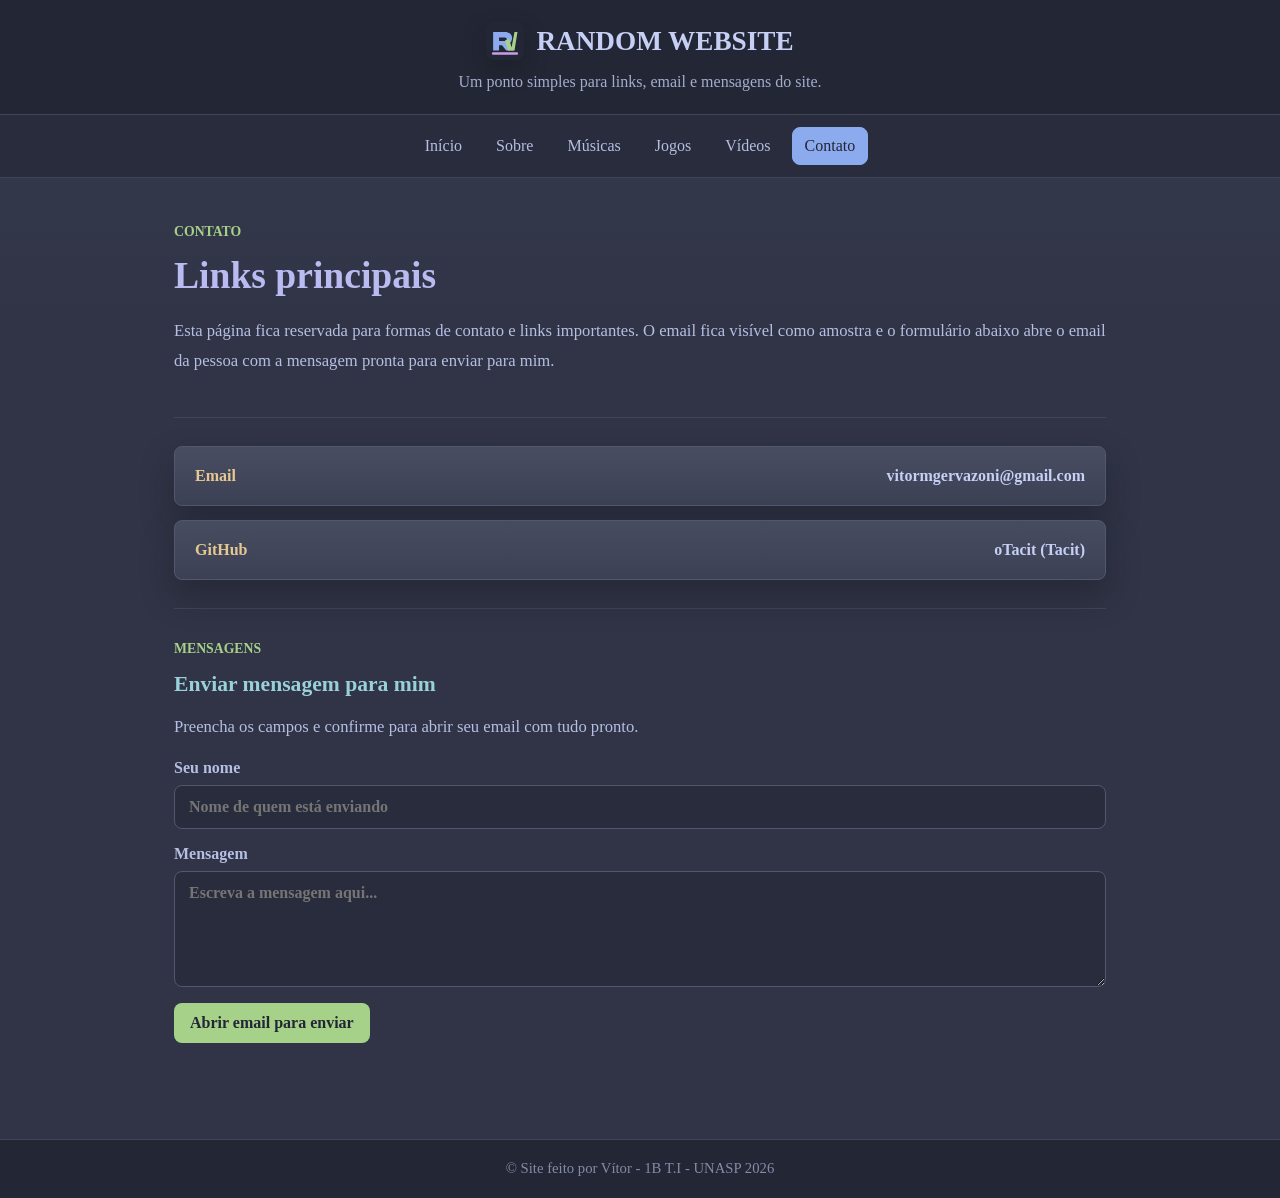
==== contato.html @ a85b6e7e "big changes" ====
<!DOCTYPE html>
<html lang="pt-BR">
<head>
    <meta charset="UTF-8">
    <meta name="viewport" content="width=device-width, initial-scale=1.0">
    <meta name="description" content="Contato e links do site pessoal de Vítor.">
    <link rel="icon" href="assets/random-logo.svg" type="image/svg+xml">
    <link rel="stylesheet" href="style.css">
    <title>Random Website - Contato</title>
</head>
<body data-page="contato">
    <header class="cabeca">
        <a class="brand" href="index.html" aria-label="Voltar para o início">
            <img src="assets/random-logo.svg" alt="" class="brand-logo">
            <span>RANDOM WEBSITE</span>
        </a>
        <p>Um ponto simples para links, email e mensagens do site.</p>
    </header>

    <nav class="menu" aria-label="Menu principal">
        <a href="index.html" data-nav="inicio">Início</a>
        <a href="sobre.html" data-nav="sobre">Sobre</a>
        <a href="musicas.html" data-nav="musicas">Músicas</a>
        <a href="jogos.html" data-nav="jogos">Jogos</a>
        <a href="videos.html" data-nav="videos">Vídeos</a>
        <a href="contato.html" data-nav="contato">Contato</a>
    </nav>

    <main class="conteudo">
        <section class="page-intro">
            <p class="eyebrow">Contato</p>
            <h1>Links principais</h1>
            <p>
                Esta página fica reservada para formas de contato e links importantes.
                O email fica visível como amostra e o formulário abaixo abre o email
                da pessoa com a mensagem pronta para enviar para mim.
            </p>
        </section>

        <section class="contact-list" aria-label="Links de contato">
            <a class="contact-row" href="mailto:vitormgervazoni@gmail.com">
                <span>Email</span>
                <strong>vitormgervazoni@gmail.com</strong>
            </a>

            <a class="contact-row" href="https://github.com/oTacit" target="_blank" rel="noopener noreferrer">
                <span>GitHub</span>
                <strong>oTacit (Tacit)</strong>
            </a>
        </section>

        <section class="message-panel" aria-labelledby="message-title">
            <div class="section-title">
                <p class="eyebrow">Mensagens</p>
                <h2 id="message-title">Enviar mensagem para mim</h2>
                <p>Preencha os campos e confirme para abrir seu email com tudo pronto.</p>
            </div>

            <form class="message-form" id="message-form">
                <label>
                    Seu nome
                    <input type="text" name="name" placeholder="Nome de quem está enviando" required autocomplete="name">
                </label>

                <label>
                    Mensagem
                    <textarea name="message" rows="5" placeholder="Escreva a mensagem aqui..." required></textarea>
                </label>

                <button type="submit">Abrir email para enviar</button>
                <p class="form-status" id="form-status" role="status"></p>
            </form>
        </section>
    </main>

    <footer class="barra">
        <p>&copy; Site feito por Vítor - 1B T.I - UNASP 2026</p>
    </footer>

    <script src="common.js"></script>
    <script src="contact.js"></script>
    <script src="site-events.js"></script>
</body>
</html>
---- style.css ----
/* Catppuccin Frappe */
:root {
    --rosewater: #f2d5cf;
    --flamingo: #eebebe;
    --pink: #f4b8e4;
    --mauve: #ca9ee6;
    --red: #e78284;
    --maroon: #ea999c;
    --peach: #ef9f76;
    --yellow: #e5c890;
    --green: #a6d189;
    --teal: #81c8be;
    --sky: #99d1db;
    --sapphire: #85c1dc;
    --blue: #8caaee;
    --lavender: #babbf1;
    --text: #c6d0f5;
    --subtext1: #b5bfe2;
    --subtext0: #a5adce;
    --overlay1: #838ba7;
    --overlay0: #737994;
    --surface2: #626880;
    --surface1: #51576d;
    --surface0: #414559;
    --base: #303446;
    --mantle: #292c3c;
    --crust: #232634;
    --shadow: rgba(20, 22, 31, 0.36);
}

* {
    box-sizing: border-box;
}

html {
    min-height: 100%;
}

body {
    min-height: 100vh;
    margin: 0;
    color: var(--text);
    background:
        linear-gradient(180deg, rgba(186, 187, 241, 0.06), transparent 320px),
        var(--base);
    font-family: "Comic Sans MS", "Comic Sans", cursive;
    display: flex;
    flex-direction: column;
}

img {
    display: block;
    max-width: 100%;
}

a {
    color: inherit;
}

button,
input,
textarea {
    font: inherit;
}

.cabeca {
    background: var(--crust);
    border-bottom: 1px solid var(--surface0);
    padding: 22px 24px 18px;
    text-align: center;
}

.brand {
    width: fit-content;
    margin: 0 auto 8px;
    color: var(--text);
    text-decoration: none;
    display: inline-flex;
    align-items: center;
    justify-content: center;
    gap: 12px;
    font-size: 1.7rem;
    font-weight: 900;
}

.brand-logo {
    width: 38px;
    height: 38px;
    border-radius: 8px;
    box-shadow: 0 10px 22px var(--shadow);
}

.cabeca p {
    max-width: 760px;
    margin: 0 auto;
    color: var(--subtext0);
    font-size: 1rem;
}

.menu {
    position: sticky;
    top: 0;
    z-index: 50;
    display: flex;
    justify-content: center;
    flex-wrap: wrap;
    gap: 8px;
    padding: 12px 16px;
    background: rgba(41, 44, 60, 0.94);
    border-bottom: 1px solid var(--surface0);
    backdrop-filter: blur(12px);
}

.menu a {
    min-height: 38px;
    color: var(--subtext1);
    text-decoration: none;
    display: inline-flex;
    align-items: center;
    justify-content: center;
    padding: 8px 12px;
    border: 1px solid transparent;
    border-radius: 8px;
    transition: color 160ms ease, border-color 160ms ease, background 160ms ease, transform 160ms ease;
}

.menu a:hover,
.menu a:focus-visible {
    color: var(--text);
    border-color: var(--surface1);
    background: var(--surface0);
    outline: none;
    transform: translateY(-1px);
}

.menu a.ativo,
.menu a[aria-current="page"] {
    color: var(--crust);
    background: var(--blue);
    border-color: var(--blue);
}

.conteudo {
    width: min(100%, 980px);
    margin: 0 auto;
    padding: 42px 24px 54px;
    flex: 1;
}

.conteudo.wide {
    width: min(100%, 1180px);
}

.home-hero,
.page-intro,
.text-block {
    border-bottom: 1px solid var(--surface0);
    padding-bottom: 28px;
    margin-bottom: 28px;
}

.home-hero {
    padding-top: 12px;
}

.eyebrow {
    margin: 0 0 10px;
    color: var(--green);
    font-size: 0.86rem;
    font-weight: 900;
    text-transform: uppercase;
}

h1,
h2,
p {
    margin-top: 0;
}

h1 {
    color: var(--lavender);
    font-size: 2.35rem;
    line-height: 1.18;
    margin-bottom: 18px;
}

h2 {
    color: var(--sky);
    font-size: 1.35rem;
    line-height: 1.25;
    margin-bottom: 14px;
}

p {
    color: var(--subtext1);
    font-size: 1.04rem;
    line-height: 1.75;
    margin-bottom: 14px;
}

em {
    color: var(--yellow);
    font-style: normal;
    font-weight: 800;
}

.text-link {
    color: var(--blue);
    font-weight: 900;
    text-decoration: none;
    border-bottom: 2px solid rgba(140, 170, 238, 0.45);
}

.text-link:hover,
.text-link:focus-visible {
    color: var(--lavender);
    border-bottom-color: var(--lavender);
    outline: none;
}

.quick-grid,
.info-grid,
.rank-grid {
    display: grid;
    gap: 18px;
}

.quick-grid {
    grid-template-columns: repeat(4, minmax(0, 1fr));
}

.quick-card,
.info-card,
.rank-card,
.contact-row {
    background: linear-gradient(180deg, rgba(81, 87, 109, 0.72), rgba(65, 69, 89, 0.72));
    border: 1px solid var(--surface1);
    border-radius: 8px;
    box-shadow: 0 16px 32px var(--shadow);
}

.quick-card {
    min-height: 210px;
    color: var(--text);
    text-decoration: none;
    padding: 20px;
    display: flex;
    flex-direction: column;
    transition: transform 180ms ease, border-color 180ms ease, background 180ms ease;
}

.quick-card:hover,
.quick-card:focus-visible {
    transform: translateY(-6px);
    border-color: var(--blue);
    background: linear-gradient(180deg, rgba(98, 104, 128, 0.78), rgba(65, 69, 89, 0.86));
    outline: none;
}

.quick-kicker {
    color: var(--peach);
    font-size: 0.86rem;
    font-weight: 900;
    margin-bottom: 12px;
}

.quick-card strong {
    font-size: 1.34rem;
    margin-bottom: 12px;
}

.quick-card p {
    margin-bottom: 0;
    font-size: 0.96rem;
    line-height: 1.55;
}

.info-grid {
    grid-template-columns: repeat(4, minmax(0, 1fr));
}

.info-card {
    min-height: 180px;
    color: var(--text);
    text-align: left;
    padding: 18px;
    cursor: pointer;
    transition: transform 180ms ease, border-color 180ms ease, background 180ms ease;
}

.info-card:hover,
.info-card:focus-visible {
    transform: translateY(-5px);
    border-color: var(--green);
    background: linear-gradient(180deg, rgba(98, 104, 128, 0.78), rgba(65, 69, 89, 0.9));
    outline: none;
}

.info-card span {
    color: var(--yellow);
    display: block;
    font-size: 0.9rem;
    font-weight: 900;
    margin-bottom: 18px;
}

.info-card strong {
    display: block;
    color: var(--text);
    font-size: 1.18rem;
    margin-bottom: 8px;
}

.info-card p {
    margin: 0;
    font-size: 0.92rem;
    line-height: 1.55;
}

.music-player-shell {
    display: grid;
    grid-template-columns: minmax(280px, 0.9fr) minmax(360px, 1.1fr);
    gap: 20px;
    align-items: start;
}

.music-queue,
.now-playing {
    background: linear-gradient(180deg, rgba(81, 87, 109, 0.72), rgba(65, 69, 89, 0.72));
    border: 1px solid var(--surface1);
    border-radius: 8px;
    box-shadow: 0 16px 32px var(--shadow);
}

.music-queue {
    padding: 10px;
    display: grid;
    gap: 10px;
}

.song-row {
    width: 100%;
    min-height: 74px;
    color: var(--text);
    background: transparent;
    border: 1px solid transparent;
    border-radius: 8px;
    padding: 10px;
    display: grid;
    grid-template-columns: 54px 1fr;
    gap: 12px;
    align-items: center;
    text-align: left;
    cursor: pointer;
    transition: background 160ms ease, border-color 160ms ease, transform 160ms ease;
}

.song-row:hover,
.song-row:focus-visible,
.song-row.active {
    background: var(--surface0);
    border-color: var(--blue);
    outline: none;
}

.song-row:hover,
.song-row:focus-visible {
    transform: translateX(3px);
}

.song-row img {
    width: 54px;
    height: 54px;
    border-radius: 8px;
    object-fit: cover;
}

.song-row strong,
.song-row small {
    display: block;
    overflow-wrap: anywhere;
}

.song-row span {
    min-width: 0;
}

.song-row strong {
    color: var(--text);
    font-size: 1rem;
    line-height: 1.25;
}

.song-row small {
    color: var(--subtext0);
    margin-top: 4px;
}

.now-playing {
    padding: 20px;
}

.now-playing-top {
    display: grid;
    grid-template-columns: 156px 1fr;
    gap: 20px;
    align-items: center;
    margin-bottom: 20px;
}

.player-cover {
    width: 156px;
    height: 156px;
    border-radius: 8px;
    object-fit: cover;
    box-shadow: 0 18px 38px var(--shadow);
}

.now-playing h2 {
    color: var(--text);
    font-size: 1.65rem;
    margin-bottom: 8px;
}

.now-playing p {
    margin-bottom: 0;
}

.player-controls {
    display: flex;
    flex-wrap: wrap;
    gap: 10px;
    margin-bottom: 20px;
}

.player-controls button {
    min-height: 42px;
    color: var(--crust);
    background: var(--blue);
    border: 0;
    border-radius: 8px;
    padding: 10px 13px;
    cursor: pointer;
    font-weight: 900;
    transition: background 160ms ease, transform 160ms ease;
}

.player-controls button:nth-child(2) {
    background: var(--mauve);
}

.player-controls button:nth-child(3) {
    background: var(--green);
}

.player-controls button:nth-child(4) {
    background: var(--peach);
}

.player-controls button:nth-child(5) {
    background: var(--yellow);
}

.player-controls button[aria-pressed="true"] {
    background: var(--teal);
}

.player-controls button:hover,
.player-controls button:focus-visible {
    transform: translateY(-1px);
    filter: brightness(1.06);
    outline: none;
}

.timeline-wrap {
    display: grid;
    gap: 8px;
}

#track-timeline {
    width: 100%;
    accent-color: var(--blue);
}

.time-row {
    color: var(--subtext0);
    display: flex;
    justify-content: space-between;
    font-size: 0.92rem;
}

.player-status {
    color: var(--yellow);
    min-height: 1.5em;
    margin-top: 16px;
    font-weight: 900;
}

.rank-grid {
    grid-template-columns: repeat(3, minmax(0, 1fr));
    align-items: stretch;
}

.rank-card {
    overflow: hidden;
    color: inherit;
    text-decoration: none;
    transition: transform 180ms ease, border-color 180ms ease, box-shadow 180ms ease;
}

.rank-card:hover,
.rank-card:focus-visible {
    transform: translateY(-10px) scale(1.02);
    border-color: var(--blue);
    box-shadow: 0 22px 44px rgba(20, 22, 31, 0.54);
    outline: none;
}

.rank-media {
    position: relative;
    aspect-ratio: 3 / 4;
    overflow: hidden;
    background: var(--mantle);
}

.rank-media img {
    width: 100%;
    height: 100%;
    object-fit: cover;
    transition: transform 220ms ease, filter 220ms ease;
}

.rank-card:hover .rank-media img,
.rank-card:focus-visible .rank-media img {
    transform: scale(1.04);
    filter: saturate(1.08) contrast(1.04);
}

.rank-badge {
    position: absolute;
    top: 14px;
    left: 14px;
    color: var(--crust);
    background: var(--yellow);
    border-radius: 8px;
    padding: 8px 12px;
    font-size: 0.92rem;
    font-weight: 900;
    opacity: 0;
    transform: translateY(-10px);
    transition: opacity 180ms ease, transform 180ms ease;
    box-shadow: 0 10px 22px var(--shadow);
}

.rank-card:hover .rank-badge,
.rank-card:focus-visible .rank-badge {
    opacity: 1;
    transform: translateY(0);
}

.rank-body {
    padding: 18px;
}

.rank-body h2 {
    color: var(--text);
    margin-bottom: 8px;
}

.rank-note {
    color: var(--peach);
    font-weight: 900;
    font-size: 0.94rem;
    line-height: 1.45;
    margin-bottom: 10px;
}

.rank-body p:last-child {
    margin-bottom: 0;
    font-size: 0.96rem;
    line-height: 1.62;
}

.contact-list {
    display: grid;
    gap: 14px;
    margin-bottom: 28px;
}

.contact-row {
    color: var(--text);
    text-decoration: none;
    padding: 20px;
    display: flex;
    align-items: center;
    justify-content: space-between;
    gap: 16px;
    transition: transform 160ms ease, border-color 160ms ease, background 160ms ease;
}

.contact-row:hover,
.contact-row:focus-visible {
    transform: translateY(-4px);
    border-color: var(--blue);
    background: linear-gradient(180deg, rgba(98, 104, 128, 0.78), rgba(65, 69, 89, 0.9));
    outline: none;
}

.contact-row span {
    color: var(--yellow);
    font-weight: 900;
}

.contact-row strong {
    color: var(--text);
}

.message-panel {
    border-top: 1px solid var(--surface0);
    padding-top: 28px;
    margin-top: 28px;
}

.section-title {
    margin-bottom: 18px;
}

.message-form {
    display: grid;
    gap: 16px;
}

.message-form label {
    color: var(--subtext1);
    display: grid;
    gap: 8px;
    font-weight: 900;
}

.message-form input,
.message-form textarea {
    width: 100%;
    color: var(--text);
    background: var(--mantle);
    border: 1px solid var(--surface1);
    border-radius: 8px;
    padding: 12px 14px;
    resize: vertical;
}

.message-form input:focus,
.message-form textarea:focus {
    border-color: var(--blue);
    outline: none;
    box-shadow: 0 0 0 3px rgba(140, 170, 238, 0.18);
}

.message-form button {
    width: fit-content;
    color: var(--crust);
    background: var(--green);
    border: 0;
    border-radius: 8px;
    padding: 11px 16px;
    cursor: pointer;
    font-weight: 900;
}

.message-form button:hover,
.message-form button:focus-visible {
    background: var(--teal);
    outline: none;
}

.form-status {
    min-height: 1.6em;
    margin: 0;
    color: var(--yellow);
    font-weight: 900;
}

.modal-backdrop {
    position: fixed;
    inset: 0;
    z-index: 1000;
    padding: 24px;
    background: rgba(35, 38, 52, 0.82);
    backdrop-filter: blur(10px);
    display: flex;
    align-items: center;
    justify-content: center;
}

.modal-backdrop[hidden] {
    display: none;
}

.modal-card {
    position: relative;
    width: min(100%, 520px);
    background: var(--mantle);
    border: 1px solid var(--blue);
    border-radius: 8px;
    padding: 28px;
    box-shadow: 0 24px 60px rgba(20, 22, 31, 0.64);
}

.modal-card h2 {
    color: var(--lavender);
    margin-right: 38px;
}

.modal-card p:last-child {
    margin-bottom: 0;
}

.modal-close {
    position: absolute;
    top: 12px;
    right: 12px;
    width: 34px;
    height: 34px;
    color: var(--text);
    background: var(--surface0);
    border: 1px solid var(--surface1);
    border-radius: 8px;
    cursor: pointer;
    font-weight: 900;
    line-height: 1;
}

.modal-close:hover,
.modal-close:focus-visible {
    color: var(--crust);
    background: var(--red);
    outline: none;
}

.system-overlay {
    position: fixed;
    inset: 0;
    z-index: 2000;
    display: none;
    align-items: center;
    justify-content: center;
    padding: 24px;
    background: rgba(35, 38, 52, 0.86);
    backdrop-filter: blur(10px);
}

.system-overlay.show {
    display: flex;
}

.system-box {
    width: min(100%, 460px);
    background: var(--mantle);
    border: 1px solid var(--mauve);
    border-radius: 8px;
    padding: 30px;
    text-align: center;
    box-shadow: 0 24px 60px rgba(20, 22, 31, 0.64);
}

.system-box h2 {
    color: var(--lavender);
}

.system-box p {
    margin-bottom: 10px;
}

.system-bar {
    height: 28px;
    margin: 20px 0;
    display: flex;
    overflow: hidden;
    border: 1px solid var(--surface0);
    border-radius: 8px;
    background: var(--surface0);
}

.system-bar-human,
.system-bar-ai {
    color: var(--crust);
    display: flex;
    align-items: center;
    justify-content: center;
    font-size: 0.82rem;
    font-weight: 900;
}

.system-bar-human {
    width: 70%;
    background: var(--blue);
}

.system-bar-ai {
    width: 30%;
    background: var(--mauve);
}

.system-split {
    color: var(--yellow);
    font-weight: 900;
}

.system-close {
    color: var(--crust);
    background: var(--green);
    border: 0;
    border-radius: 8px;
    padding: 10px 18px;
    cursor: pointer;
    font-weight: 900;
}

.system-close:hover,
.system-close:focus-visible {
    background: var(--teal);
    outline: none;
}

.barra {
    margin-top: auto;
    padding: 16px 24px;
    text-align: center;
    background: var(--crust);
    border-top: 1px solid var(--surface0);
}

.barra p {
    margin: 0;
    color: var(--overlay1);
    font-size: 0.92rem;
}

@media (max-width: 920px) {
    .quick-grid,
    .info-grid,
    .rank-grid {
        grid-template-columns: repeat(2, minmax(0, 1fr));
    }
}

@media (max-width: 680px) {
    .cabeca {
        padding: 18px 16px 16px;
    }

    .brand {
        font-size: 1.35rem;
    }

    .menu {
        justify-content: flex-start;
        overflow-x: auto;
        flex-wrap: nowrap;
    }

    .menu a {
        flex: 0 0 auto;
    }

    .conteudo {
        padding: 32px 16px 44px;
    }

    h1 {
        font-size: 1.8rem;
    }

    h2 {
        font-size: 1.18rem;
    }

    .quick-grid,
    .info-grid,
    .rank-grid {
        grid-template-columns: 1fr;
    }

    .quick-card,
    .info-card {
        min-height: auto;
    }

    .music-player-shell,
    .now-playing-top {
        grid-template-columns: 1fr;
    }

    .music-queue {
        max-height: none;
    }

    .player-cover {
        width: min(100%, 220px);
        height: auto;
        aspect-ratio: 1 / 1;
    }

    .player-controls button {
        flex: 1 1 150px;
    }

    .rank-card:hover,
    .rank-card:focus-visible {
        transform: translateY(-6px) scale(1.01);
    }

    .contact-row {
        align-items: flex-start;
        flex-direction: column;
    }
}
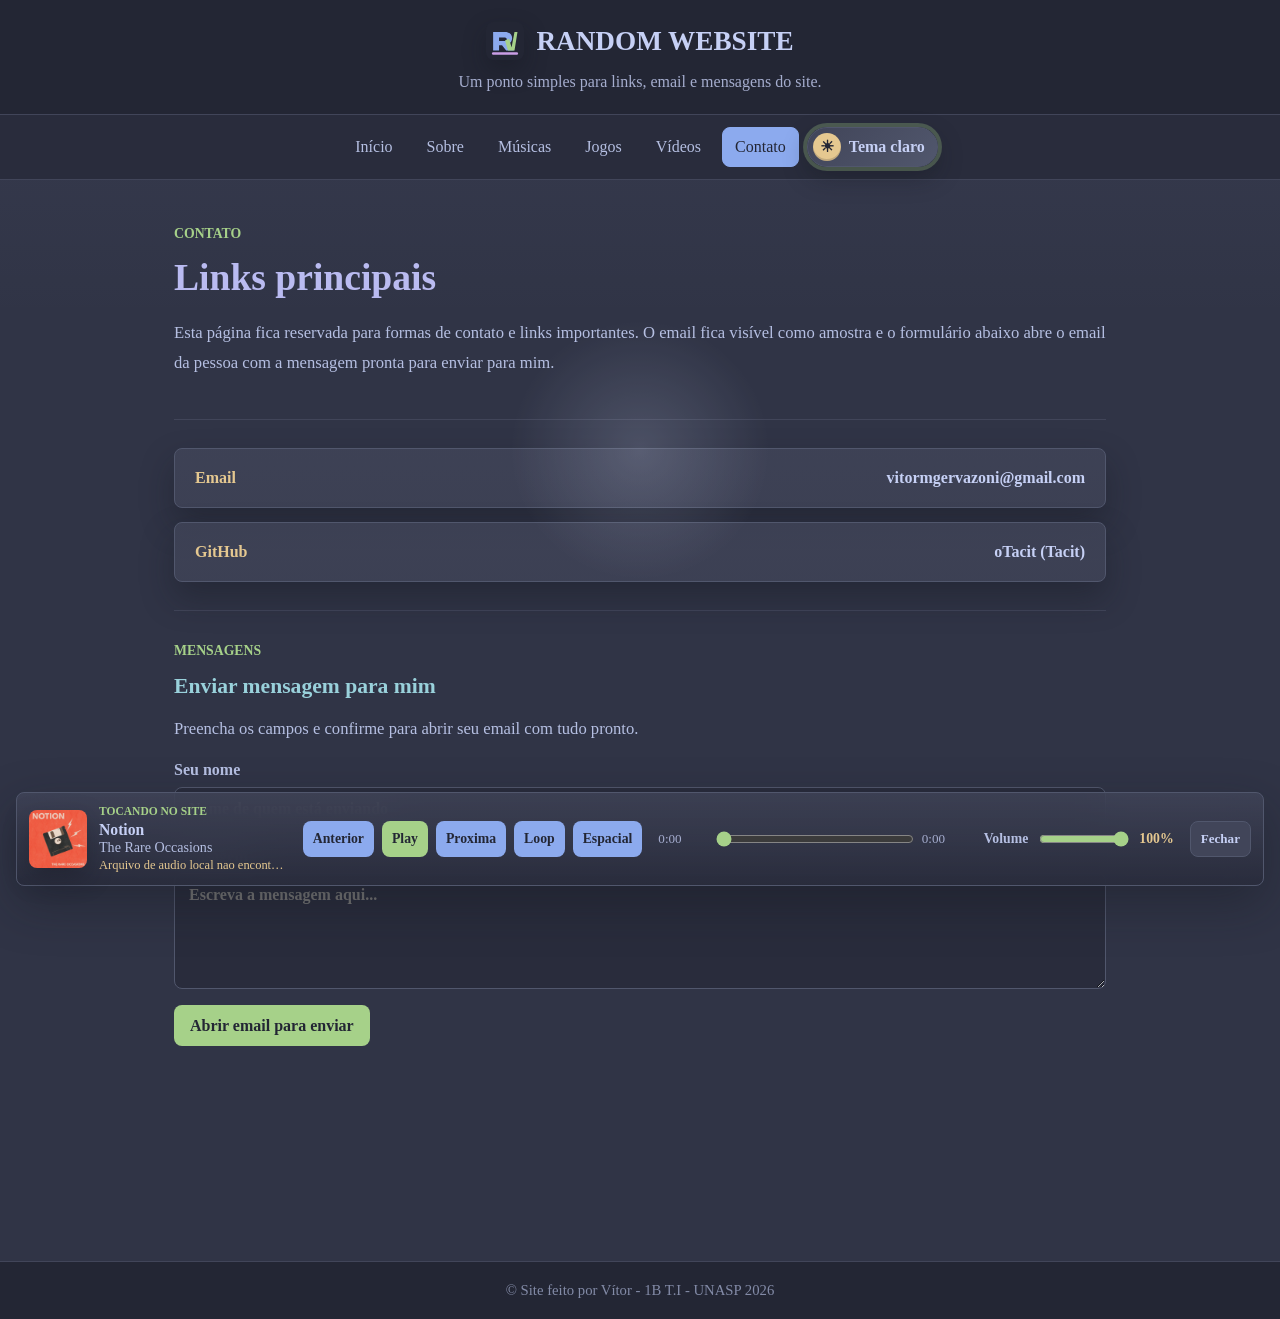
==== commit fda5e542: "massive update" ====
--- a/contato.html
+++ b/contato.html
@@ -77,6 +77,7 @@
         <p>&copy; Site feito por Vítor - 1B T.I - UNASP 2026</p>
     </footer>
 
+    <script src="music-database.js"></script>
     <script src="common.js"></script>
     <script src="contact.js"></script>
     <script src="site-events.js"></script>
--- a/style.css
+++ b/style.css
@@ -26,6 +26,54 @@
     --mantle: #292c3c;
     --crust: #232634;
     --shadow: rgba(20, 22, 31, 0.36);
+    --cursor-glow: rgba(198, 208, 245, 0.18);
+    --soft-panel: rgba(65, 69, 89, 0.78);
+    --panel-bottom: rgba(65, 69, 89, 0.72);
+    --panel-hover: rgba(98, 104, 128, 0.82);
+    --strong-panel: rgba(41, 44, 60, 0.96);
+    --body-wash: rgba(186, 187, 241, 0.06);
+    --theme-toggle-bg: linear-gradient(135deg, var(--surface0), var(--surface1));
+    --theme-toggle-ring: rgba(166, 209, 137, 0.28);
+    --player-space: 118px;
+    --content-bottom-space: calc(54px + var(--player-space));
+}
+
+/* Catppuccin Latte */
+:root[data-theme="latte"] {
+    --rosewater: #dc8a78;
+    --flamingo: #dd7878;
+    --pink: #ea76cb;
+    --mauve: #8839ef;
+    --red: #d20f39;
+    --maroon: #e64553;
+    --peach: #fe640b;
+    --yellow: #df8e1d;
+    --green: #40a02b;
+    --teal: #179299;
+    --sky: #04a5e5;
+    --sapphire: #209fb5;
+    --blue: #1e66f5;
+    --lavender: #7287fd;
+    --text: #4c4f69;
+    --subtext1: #5c5f77;
+    --subtext0: #6c6f85;
+    --overlay1: #8c8fa1;
+    --overlay0: #9ca0b0;
+    --surface2: #acb0be;
+    --surface1: #bcc0cc;
+    --surface0: #ccd0da;
+    --base: #eff1f5;
+    --mantle: #e6e9ef;
+    --crust: #dce0e8;
+    --shadow: rgba(76, 79, 105, 0.16);
+    --cursor-glow: rgba(30, 102, 245, 0.15);
+    --soft-panel: rgba(230, 233, 239, 0.92);
+    --panel-bottom: rgba(239, 241, 245, 0.98);
+    --panel-hover: rgba(220, 224, 232, 0.98);
+    --strong-panel: rgba(220, 224, 232, 0.96);
+    --body-wash: rgba(114, 135, 253, 0.1);
+    --theme-toggle-bg: linear-gradient(135deg, var(--base), var(--crust));
+    --theme-toggle-ring: rgba(30, 102, 245, 0.18);
 }
 
 * {
@@ -41,7 +89,7 @@
     margin: 0;
     color: var(--text);
     background:
-        linear-gradient(180deg, rgba(186, 187, 241, 0.06), transparent 320px),
+        linear-gradient(180deg, var(--body-wash), transparent 320px),
         var(--base);
     font-family: "Comic Sans MS", "Comic Sans", cursive;
     display: flex;
@@ -61,6 +109,12 @@
 input,
 textarea {
     font: inherit;
+}
+
+button,
+.rank-link,
+.trailer-button {
+    line-height: 1.2;
 }
 
 .cabeca {
@@ -106,9 +160,117 @@
     flex-wrap: wrap;
     gap: 8px;
     padding: 12px 16px;
-    background: rgba(41, 44, 60, 0.94);
+    background: var(--strong-panel);
     border-bottom: 1px solid var(--surface0);
     backdrop-filter: blur(12px);
+}
+
+:root[data-theme="latte"] body {
+    background:
+        linear-gradient(180deg, rgba(114, 135, 253, 0.1), rgba(220, 138, 120, 0.06) 340px, transparent 620px),
+        var(--base);
+}
+
+:root[data-theme="latte"] .cabeca,
+:root[data-theme="latte"] .barra {
+    background: var(--mantle);
+    border-color: var(--surface0);
+}
+
+:root[data-theme="latte"] .menu {
+    background: rgba(230, 233, 239, 0.92);
+    border-color: var(--surface0);
+}
+
+:root[data-theme="latte"] .quick-card,
+:root[data-theme="latte"] .info-card,
+:root[data-theme="latte"] .rank-card,
+:root[data-theme="latte"] .contact-row,
+:root[data-theme="latte"] .music-queue,
+:root[data-theme="latte"] .now-playing,
+:root[data-theme="latte"] .site-player,
+:root[data-theme="latte"] .modal-card,
+:root[data-theme="latte"] .system-box,
+:root[data-theme="latte"] .trailer-dialog {
+    background: linear-gradient(180deg, rgba(239, 241, 245, 0.96), rgba(230, 233, 239, 0.98));
+    border-color: var(--surface1);
+    box-shadow: 0 18px 42px rgba(76, 79, 105, 0.14);
+}
+
+:root[data-theme="latte"] .quick-card:hover,
+:root[data-theme="latte"] .quick-card:focus-visible,
+:root[data-theme="latte"] .info-card:hover,
+:root[data-theme="latte"] .info-card:focus-visible,
+:root[data-theme="latte"] .rank-card:hover,
+:root[data-theme="latte"] .rank-card:focus-visible,
+:root[data-theme="latte"] .rank-card:focus-within,
+:root[data-theme="latte"] .contact-row:hover,
+:root[data-theme="latte"] .contact-row:focus-visible {
+    background: linear-gradient(180deg, var(--base), var(--mantle));
+    border-color: var(--blue);
+}
+
+:root[data-theme="latte"] .menu a.ativo,
+:root[data-theme="latte"] .menu a[aria-current="page"],
+:root[data-theme="latte"] .site-player-button,
+:root[data-theme="latte"] .trailer-button,
+:root[data-theme="latte"] .message-form button,
+:root[data-theme="latte"] .site-player-restore {
+    color: var(--base);
+}
+
+:root[data-theme="latte"] .rank-link,
+:root[data-theme="latte"] .site-player-close,
+:root[data-theme="latte"] .trailer-controls button,
+:root[data-theme="latte"] .trailer-speed {
+    background: var(--crust);
+    border-color: var(--surface1);
+}
+
+body.player-collapsed {
+    --content-bottom-space: 54px;
+}
+
+.theme-toggle {
+    min-height: 38px;
+    color: var(--text);
+    background: var(--theme-toggle-bg);
+    border: 1px solid var(--surface1);
+    border-radius: 999px;
+    padding: 5px 12px 5px 5px;
+    cursor: pointer;
+    font-weight: 900;
+    display: inline-flex;
+    align-items: center;
+    gap: 8px;
+    box-shadow: 0 0 0 4px var(--theme-toggle-ring), 0 10px 24px var(--shadow);
+    transition: border-color 160ms ease, filter 160ms ease, transform 160ms ease;
+}
+
+.theme-toggle-orb {
+    width: 28px;
+    height: 28px;
+    color: var(--crust);
+    background: var(--yellow);
+    border-radius: 50%;
+    display: inline-grid;
+    place-items: center;
+    font-size: 1rem;
+    line-height: 1;
+    box-shadow: inset 0 -2px 0 rgba(20, 22, 31, 0.16);
+}
+
+.theme-toggle[aria-pressed="true"] .theme-toggle-orb {
+    color: var(--text);
+    background: var(--blue);
+}
+
+.theme-toggle:hover,
+.theme-toggle:focus-visible {
+    border-color: var(--blue);
+    filter: brightness(1.06);
+    outline: none;
+    transform: translateY(-1px);
 }
 
 .menu a {
@@ -143,7 +305,7 @@
 .conteudo {
     width: min(100%, 980px);
     margin: 0 auto;
-    padding: 42px 24px 54px;
+    padding: 42px 24px var(--content-bottom-space);
     flex: 1;
 }
 
@@ -233,7 +395,7 @@
 .info-card,
 .rank-card,
 .contact-row {
-    background: linear-gradient(180deg, rgba(81, 87, 109, 0.72), rgba(65, 69, 89, 0.72));
+    background: linear-gradient(180deg, var(--soft-panel), var(--panel-bottom));
     border: 1px solid var(--surface1);
     border-radius: 8px;
     box-shadow: 0 16px 32px var(--shadow);
@@ -253,7 +415,7 @@
 .quick-card:focus-visible {
     transform: translateY(-6px);
     border-color: var(--blue);
-    background: linear-gradient(180deg, rgba(98, 104, 128, 0.78), rgba(65, 69, 89, 0.86));
+    background: linear-gradient(180deg, var(--panel-hover), var(--panel-bottom));
     outline: none;
 }
 
@@ -292,7 +454,7 @@
 .info-card:focus-visible {
     transform: translateY(-5px);
     border-color: var(--green);
-    background: linear-gradient(180deg, rgba(98, 104, 128, 0.78), rgba(65, 69, 89, 0.9));
+    background: linear-gradient(180deg, var(--panel-hover), var(--panel-bottom));
     outline: none;
 }
 
@@ -326,7 +488,7 @@
 
 .music-queue,
 .now-playing {
-    background: linear-gradient(180deg, rgba(81, 87, 109, 0.72), rgba(65, 69, 89, 0.72));
+    background: linear-gradient(180deg, var(--soft-panel), var(--panel-bottom));
     border: 1px solid var(--surface1);
     border-radius: 8px;
     box-shadow: 0 16px 32px var(--shadow);
@@ -505,11 +667,15 @@
     overflow: hidden;
     color: inherit;
     text-decoration: none;
+    height: 100%;
+    display: flex;
+    flex-direction: column;
     transition: transform 180ms ease, border-color 180ms ease, box-shadow 180ms ease;
 }
 
 .rank-card:hover,
-.rank-card:focus-visible {
+.rank-card:focus-visible,
+.rank-card:focus-within {
     transform: translateY(-10px) scale(1.02);
     border-color: var(--blue);
     box-shadow: 0 22px 44px rgba(20, 22, 31, 0.54);
@@ -531,7 +697,8 @@
 }
 
 .rank-card:hover .rank-media img,
-.rank-card:focus-visible .rank-media img {
+.rank-card:focus-visible .rank-media img,
+.rank-card:focus-within .rank-media img {
     transform: scale(1.04);
     filter: saturate(1.08) contrast(1.04);
 }
@@ -553,13 +720,18 @@
 }
 
 .rank-card:hover .rank-badge,
-.rank-card:focus-visible .rank-badge {
+.rank-card:focus-visible .rank-badge,
+.rank-card:focus-within .rank-badge {
     opacity: 1;
     transform: translateY(0);
 }
 
 .rank-body {
     padding: 18px;
+    display: flex;
+    flex-direction: column;
+    flex: 1;
+    min-height: 270px;
 }
 
 .rank-body h2 {
@@ -581,6 +753,447 @@
     line-height: 1.62;
 }
 
+.rank-actions {
+    display: flex;
+    flex-wrap: wrap;
+    gap: 10px;
+    align-items: center;
+    margin-top: auto;
+    padding-top: 18px;
+}
+
+.trailer-button,
+.rank-link {
+    min-height: 42px;
+    min-width: 124px;
+    border-radius: 8px;
+    display: inline-flex;
+    align-items: center;
+    justify-content: center;
+    text-align: center;
+    padding: 10px 13px;
+    font-weight: 900;
+    text-decoration: none;
+    transition: transform 160ms ease, filter 160ms ease, border-color 160ms ease;
+}
+
+.trailer-button {
+    color: var(--crust);
+    background: var(--green);
+    border: 0;
+    cursor: pointer;
+}
+
+.rank-link {
+    color: var(--text);
+    background: transparent;
+    border: 1px solid var(--surface1);
+}
+
+.trailer-button:hover,
+.trailer-button:focus-visible,
+.rank-link:hover,
+.rank-link:focus-visible {
+    filter: brightness(1.06);
+    transform: translateY(-1px);
+    outline: none;
+}
+
+.rank-link:hover,
+.rank-link:focus-visible {
+    border-color: var(--blue);
+}
+
+.site-player {
+    position: fixed;
+    left: 16px;
+    right: 16px;
+    bottom: 14px;
+    z-index: 850;
+    min-height: 86px;
+    color: var(--text);
+    background: linear-gradient(180deg, var(--soft-panel), var(--strong-panel));
+    border: 1px solid var(--surface1);
+    border-radius: 8px;
+    box-shadow: 0 18px 48px var(--shadow);
+    backdrop-filter: blur(18px);
+    display: grid;
+    grid-template-columns: minmax(230px, 1fr) auto minmax(230px, 1.2fr) minmax(190px, 0.7fr) auto;
+    gap: 16px;
+    align-items: center;
+    padding: 12px;
+    transition: opacity 180ms ease, transform 180ms ease, visibility 180ms ease;
+}
+
+body.player-collapsed .site-player {
+    opacity: 0;
+    pointer-events: none;
+    transform: translateY(calc(100% + 24px));
+    visibility: hidden;
+}
+
+.site-player-now {
+    min-width: 0;
+    display: grid;
+    grid-template-columns: 58px 1fr;
+    gap: 12px;
+    align-items: center;
+}
+
+.site-player-cover {
+    width: 58px;
+    height: 58px;
+    border-radius: 8px;
+    object-fit: cover;
+    box-shadow: 0 10px 24px var(--shadow);
+}
+
+.site-player-now div {
+    min-width: 0;
+}
+
+.site-player-kicker {
+    margin: 0 0 2px;
+    color: var(--green);
+    font-size: 0.72rem;
+    line-height: 1.2;
+    font-weight: 900;
+    text-transform: uppercase;
+}
+
+.site-player-now strong,
+.site-player-now span,
+.site-player-now small {
+    display: block;
+    overflow: hidden;
+    text-overflow: ellipsis;
+    white-space: nowrap;
+}
+
+.site-player-now strong {
+    color: var(--text);
+    font-size: 0.98rem;
+}
+
+.site-player-now span {
+    color: var(--subtext1);
+    font-size: 0.88rem;
+}
+
+.site-player-now small {
+    color: var(--yellow);
+    font-size: 0.78rem;
+    margin-top: 2px;
+}
+
+.site-player-controls {
+    display: flex;
+    flex-wrap: wrap;
+    gap: 8px;
+    align-items: center;
+    justify-content: center;
+}
+
+.site-player-button {
+    min-height: 36px;
+    color: var(--crust);
+    background: var(--blue);
+    border: 0;
+    border-radius: 8px;
+    padding: 8px 10px;
+    cursor: pointer;
+    font-size: 0.86rem;
+    font-weight: 900;
+    white-space: nowrap;
+    transition: transform 160ms ease, filter 160ms ease;
+}
+
+.site-player-button:nth-child(2) {
+    background: var(--green);
+}
+
+.site-player-button[aria-pressed="true"] {
+    background: var(--teal);
+}
+
+.site-player-button:hover,
+.site-player-button:focus-visible {
+    filter: brightness(1.07);
+    outline: none;
+    transform: translateY(-1px);
+}
+
+.site-player-progress {
+    display: grid;
+    grid-template-columns: 46px 1fr 46px;
+    gap: 10px;
+    align-items: center;
+    color: var(--subtext0);
+    font-size: 0.82rem;
+}
+
+.site-player-progress input,
+.site-player-volume input,
+.trailer-timeline,
+.trailer-volume input {
+    accent-color: var(--green);
+}
+
+.site-player-volume {
+    display: grid;
+    grid-template-columns: auto 1fr auto;
+    gap: 9px;
+    align-items: center;
+    color: var(--subtext1);
+    font-size: 0.86rem;
+    font-weight: 900;
+}
+
+.site-player-volume strong {
+    color: var(--yellow);
+    min-width: 38px;
+    text-align: right;
+}
+
+.site-player-close,
+.site-player-restore {
+    min-height: 36px;
+    color: var(--text);
+    background: var(--surface0);
+    border: 1px solid var(--surface1);
+    border-radius: 8px;
+    padding: 8px 10px;
+    cursor: pointer;
+    font-size: 0.82rem;
+    font-weight: 900;
+    white-space: nowrap;
+    transition: background 160ms ease, border-color 160ms ease, color 160ms ease, transform 160ms ease;
+}
+
+.site-player-close:hover,
+.site-player-close:focus-visible,
+.site-player-restore:hover,
+.site-player-restore:focus-visible {
+    color: var(--crust);
+    background: var(--green);
+    border-color: var(--green);
+    outline: none;
+    transform: translateY(-1px);
+}
+
+.site-player-restore {
+    width: fit-content;
+    min-height: 40px;
+    align-self: center;
+    display: inline-flex;
+    align-items: center;
+    justify-content: center;
+    margin: 8px auto 20px;
+    padding: 10px 16px;
+    background: linear-gradient(135deg, var(--green), var(--blue));
+    color: var(--crust);
+    border-color: transparent;
+    box-shadow: 0 12px 28px var(--shadow);
+}
+
+.site-player-restore[hidden] {
+    display: none;
+}
+
+.trailer-overlay {
+    position: fixed;
+    inset: 0;
+    z-index: 2600;
+    padding: 26px;
+    background: rgba(20, 22, 31, 0.72);
+    backdrop-filter: blur(16px);
+    display: flex;
+    align-items: center;
+    justify-content: center;
+}
+
+.trailer-overlay[hidden] {
+    display: none;
+}
+
+.trailer-dialog {
+    width: min(100%, 1080px);
+    max-height: min(92vh, 860px);
+    overflow: hidden;
+    color: var(--text);
+    background: var(--mantle);
+    border: 1px solid var(--surface1);
+    border-radius: 8px;
+    box-shadow: 0 28px 80px rgba(20, 22, 31, 0.72);
+    display: grid;
+    grid-template-rows: auto minmax(260px, 1fr) auto;
+}
+
+.trailer-topbar {
+    display: flex;
+    align-items: flex-start;
+    justify-content: space-between;
+    gap: 16px;
+    padding: 18px 18px 14px;
+    border-bottom: 1px solid var(--surface0);
+}
+
+.trailer-topbar h2,
+.trailer-topbar .eyebrow {
+    margin-bottom: 0;
+}
+
+.trailer-icon-button {
+    width: 38px;
+    height: 38px;
+    color: var(--text);
+    background: var(--surface0);
+    border: 1px solid var(--surface1);
+    border-radius: 8px;
+    cursor: pointer;
+    font-weight: 900;
+}
+
+.trailer-icon-button:hover,
+.trailer-icon-button:focus-visible {
+    color: var(--crust);
+    background: var(--red);
+    outline: none;
+}
+
+.trailer-stage {
+    position: relative;
+    background: #000;
+    display: grid;
+    place-items: center;
+}
+
+.trailer-video {
+    width: 100%;
+    height: 100%;
+    max-height: 66vh;
+    aspect-ratio: 16 / 9;
+    object-fit: contain;
+    background: #000;
+}
+
+.trailer-video.is-enhanced {
+    filter: contrast(1.05) saturate(1.08) brightness(1.02);
+}
+
+.trailer-play-surface {
+    position: absolute;
+    inset: 0;
+    color: var(--text);
+    background: rgba(20, 22, 31, 0.18);
+    border: 0;
+    cursor: pointer;
+    font-size: 1.45rem;
+    font-weight: 900;
+    text-shadow: 0 4px 18px rgba(0, 0, 0, 0.72);
+}
+
+.trailer-play-surface.is-hidden {
+    opacity: 0;
+}
+
+.trailer-controls {
+    padding: 12px;
+    border-top: 1px solid var(--surface0);
+    display: grid;
+    grid-template-columns: auto auto auto auto minmax(180px, 1fr) auto auto minmax(120px, 0.45fr) auto auto auto auto auto;
+    gap: 8px;
+    align-items: center;
+}
+
+.trailer-controls button,
+.trailer-speed {
+    min-height: 40px;
+    color: var(--text);
+    background: var(--surface0);
+    border: 1px solid var(--surface1);
+    border-radius: 8px;
+    padding: 7px 9px;
+    cursor: pointer;
+    font-weight: 900;
+    display: inline-flex;
+    align-items: center;
+    justify-content: center;
+    white-space: nowrap;
+}
+
+.trailer-controls button[aria-pressed="true"] {
+    color: var(--crust);
+    background: var(--green);
+    border-color: var(--green);
+}
+
+.trailer-controls button:hover,
+.trailer-controls button:focus-visible,
+.trailer-speed:focus-visible {
+    border-color: var(--blue);
+    outline: none;
+}
+
+.trailer-time,
+.trailer-quality {
+    color: var(--subtext1);
+    font-size: 0.82rem;
+    font-weight: 900;
+    white-space: nowrap;
+}
+
+.trailer-volume {
+    min-width: 0;
+    color: var(--subtext1);
+    display: grid;
+    grid-template-columns: auto 1fr;
+    gap: 8px;
+    align-items: center;
+    font-size: 0.82rem;
+    font-weight: 900;
+}
+
+.trailer-timeline,
+.trailer-volume input,
+.site-player-progress input,
+.site-player-volume input {
+    width: 100%;
+}
+
+.cursor-spotlight {
+    display: none;
+}
+
+@media (hover: hover) and (pointer: fine) and (min-width: 900px) {
+    .cursor-spotlight {
+        position: fixed;
+        inset: 0;
+        z-index: 2;
+        pointer-events: none;
+        display: block;
+        background: radial-gradient(circle 190px at var(--mouse-x, 50vw) var(--mouse-y, 50vh), var(--cursor-glow), transparent 68%);
+        mix-blend-mode: screen;
+    }
+
+    .cabeca,
+    .menu,
+    .conteudo,
+    .barra,
+    .site-player {
+        position: relative;
+    }
+
+    .menu,
+    .site-player {
+        position: sticky;
+    }
+
+    .site-player {
+        position: fixed;
+    }
+}
+
 .contact-list {
     display: grid;
     gap: 14px;
@@ -602,7 +1215,7 @@
 .contact-row:focus-visible {
     transform: translateY(-4px);
     border-color: var(--blue);
-    background: linear-gradient(180deg, rgba(98, 104, 128, 0.78), rgba(65, 69, 89, 0.9));
+    background: linear-gradient(180deg, var(--panel-hover), var(--panel-bottom));
     outline: none;
 }
 
@@ -836,14 +1449,45 @@
 }
 
 @media (max-width: 920px) {
+    :root {
+        --player-space: 178px;
+    }
+
     .quick-grid,
     .info-grid,
     .rank-grid {
         grid-template-columns: repeat(2, minmax(0, 1fr));
     }
+
+    .site-player {
+        grid-template-columns: 1fr 1fr;
+    }
+
+    .site-player-progress,
+    .site-player-volume {
+        grid-column: 1 / -1;
+    }
+
+    .trailer-controls {
+        grid-template-columns: repeat(4, minmax(0, 1fr));
+    }
+
+    .trailer-timeline,
+    .trailer-volume {
+        grid-column: 1 / -1;
+    }
 }
 
 @media (max-width: 680px) {
+    :root {
+        --player-space: 250px;
+        --content-bottom-space: calc(44px + var(--player-space));
+    }
+
+    body.player-collapsed {
+        --content-bottom-space: 44px;
+    }
+
     .cabeca {
         padding: 18px 16px 16px;
     }
@@ -863,7 +1507,7 @@
     }
 
     .conteudo {
-        padding: 32px 16px 44px;
+        padding: 32px 16px var(--content-bottom-space);
     }
 
     h1 {
@@ -905,8 +1549,72 @@
     }
 
     .rank-card:hover,
-    .rank-card:focus-visible {
+    .rank-card:focus-visible,
+    .rank-card:focus-within {
         transform: translateY(-6px) scale(1.01);
+    }
+
+    .rank-body {
+        min-height: auto;
+    }
+
+    .rank-actions {
+        flex-direction: column;
+    }
+
+    .site-player {
+        left: 8px;
+        right: 8px;
+        bottom: 8px;
+        grid-template-columns: 1fr;
+        gap: 10px;
+    }
+
+    .site-player-now {
+        grid-template-columns: 50px 1fr;
+    }
+
+    .site-player-cover {
+        width: 50px;
+        height: 50px;
+    }
+
+    .site-player-controls {
+        justify-content: flex-start;
+    }
+
+    .site-player-button {
+        flex: 1 1 86px;
+        min-height: 34px;
+        padding: 7px 8px;
+    }
+
+    .trailer-overlay {
+        padding: 10px;
+    }
+
+    .trailer-dialog {
+        max-height: 96vh;
+        grid-template-rows: auto auto minmax(180px, 1fr);
+    }
+
+    .trailer-topbar {
+        padding: 14px;
+    }
+
+    .trailer-video {
+        max-height: 42vh;
+    }
+
+    .trailer-controls {
+        max-height: 42vh;
+        overflow: auto;
+        grid-template-columns: repeat(2, minmax(0, 1fr));
+    }
+
+    .trailer-time,
+    .trailer-quality {
+        text-align: center;
     }
 
     .contact-row {
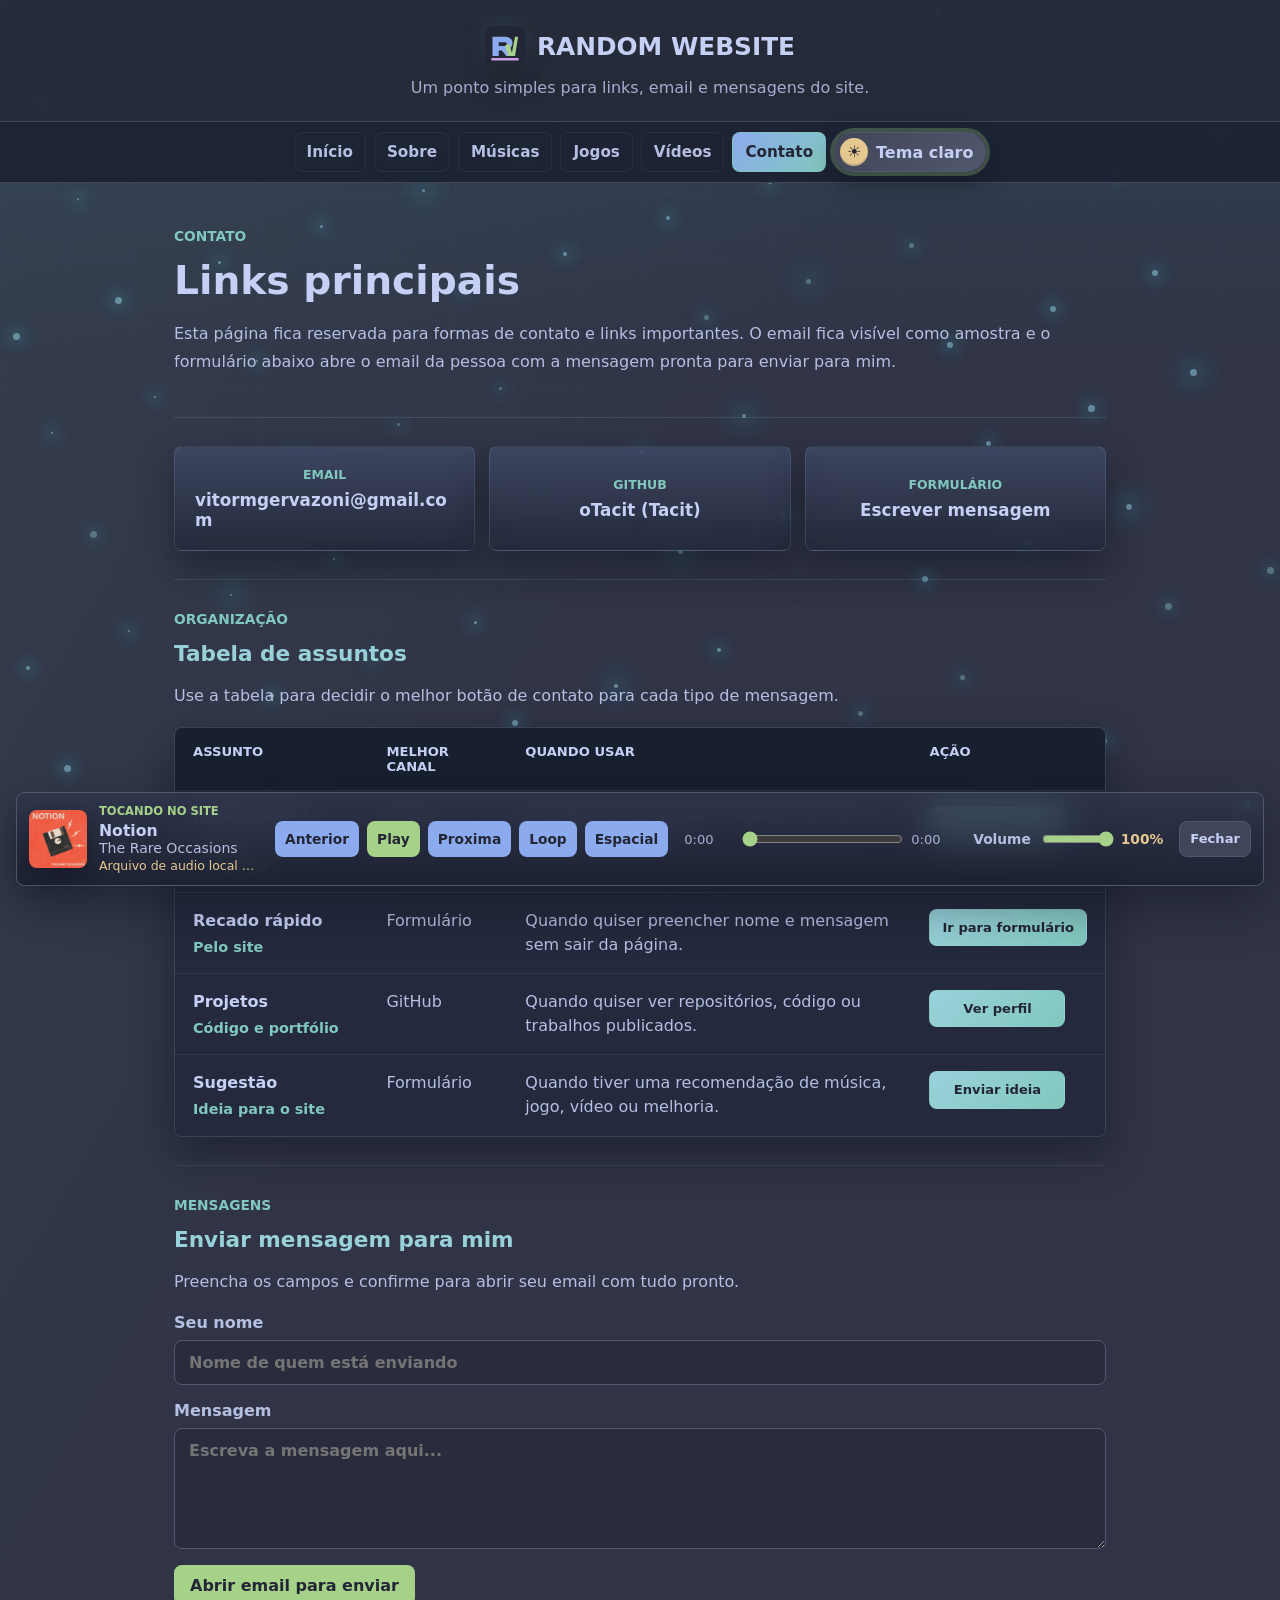
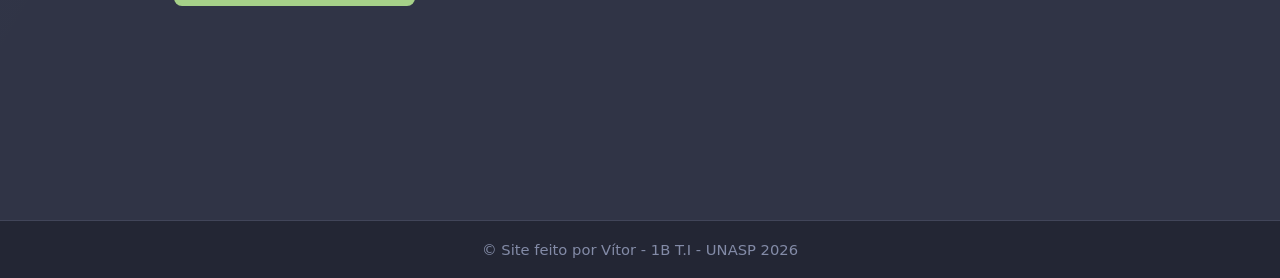
==== commit 249c40d9: "table and form update" ====
--- a/contato.html
+++ b/contato.html
@@ -47,6 +47,70 @@
                 <span>GitHub</span>
                 <strong>oTacit (Tacit)</strong>
             </a>
+
+            <a class="contact-row" href="#message-title">
+                <span>Formulário</span>
+                <strong>Escrever mensagem</strong>
+            </a>
+        </section>
+
+        <section class="contact-table-section" aria-labelledby="contact-table-title">
+            <div class="section-title">
+                <p class="eyebrow">Organização</p>
+                <h2 id="contact-table-title">Tabela de assuntos</h2>
+                <p>Use a tabela para decidir o melhor botão de contato para cada tipo de mensagem.</p>
+            </div>
+
+            <div class="contact-table-wrap">
+                <table class="contact-table">
+                    <thead>
+                        <tr>
+                            <th>Assunto</th>
+                            <th>Melhor canal</th>
+                            <th>Quando usar</th>
+                            <th>Ação</th>
+                        </tr>
+                    </thead>
+                    <tbody>
+                        <tr>
+                            <td>
+                                <strong>Dúvida geral</strong>
+                                <span>Mensagem completa</span>
+                            </td>
+                            <td>Email</td>
+                            <td>Quando precisar explicar melhor o assunto ou enviar detalhes.</td>
+                            <td><a class="contact-table-action" href="mailto:vitormgervazoni@gmail.com">Abrir email</a></td>
+                        </tr>
+                        <tr>
+                            <td>
+                                <strong>Recado rápido</strong>
+                                <span>Pelo site</span>
+                            </td>
+                            <td>Formulário</td>
+                            <td>Quando quiser preencher nome e mensagem sem sair da página.</td>
+                            <td><a class="contact-table-action" href="#message-title">Ir para formulário</a></td>
+                        </tr>
+                        <tr>
+                            <td>
+                                <strong>Projetos</strong>
+                                <span>Código e portfólio</span>
+                            </td>
+                            <td>GitHub</td>
+                            <td>Quando quiser ver repositórios, código ou trabalhos publicados.</td>
+                            <td><a class="contact-table-action" href="https://github.com/oTacit" target="_blank" rel="noopener noreferrer">Ver perfil</a></td>
+                        </tr>
+                        <tr>
+                            <td>
+                                <strong>Sugestão</strong>
+                                <span>Ideia para o site</span>
+                            </td>
+                            <td>Formulário</td>
+                            <td>Quando tiver uma recomendação de música, jogo, vídeo ou melhoria.</td>
+                            <td><a class="contact-table-action" href="#message-title">Enviar ideia</a></td>
+                        </tr>
+                    </tbody>
+                </table>
+            </div>
         </section>
 
         <section class="message-panel" aria-labelledby="message-title">
@@ -83,4 +147,3 @@
     <script src="site-events.js"></script>
 </body>
 </html>
-
--- a/style.css
+++ b/style.css
@@ -25,13 +25,14 @@
     --base: #303446;
     --mantle: #292c3c;
     --crust: #232634;
-    --shadow: rgba(20, 22, 31, 0.36);
-    --cursor-glow: rgba(198, 208, 245, 0.18);
-    --soft-panel: rgba(65, 69, 89, 0.78);
-    --panel-bottom: rgba(65, 69, 89, 0.72);
-    --panel-hover: rgba(98, 104, 128, 0.82);
-    --strong-panel: rgba(41, 44, 60, 0.96);
-    --body-wash: rgba(186, 187, 241, 0.06);
+    --shadow: rgba(12, 16, 26, 0.44);
+    --firefly-core: rgba(160, 239, 255, 0.98);
+    --firefly-aura: rgba(63, 220, 238, 0.46);
+    --soft-panel: rgba(48, 54, 76, 0.78);
+    --panel-bottom: rgba(35, 39, 58, 0.78);
+    --panel-hover: rgba(58, 74, 103, 0.86);
+    --strong-panel: rgba(27, 32, 48, 0.88);
+    --body-wash: rgba(61, 220, 238, 0.08);
     --theme-toggle-bg: linear-gradient(135deg, var(--surface0), var(--surface1));
     --theme-toggle-ring: rgba(166, 209, 137, 0.28);
     --player-space: 118px;
@@ -65,8 +66,9 @@
     --base: #eff1f5;
     --mantle: #e6e9ef;
     --crust: #dce0e8;
-    --shadow: rgba(76, 79, 105, 0.16);
-    --cursor-glow: rgba(30, 102, 245, 0.15);
+    --shadow: rgba(76, 79, 105, 0.18);
+    --firefly-core: rgba(4, 181, 236, 0.94);
+    --firefly-aura: rgba(23, 146, 153, 0.28);
     --soft-panel: rgba(230, 233, 239, 0.92);
     --panel-bottom: rgba(239, 241, 245, 0.98);
     --panel-hover: rgba(220, 224, 232, 0.98);
@@ -85,15 +87,30 @@
 }
 
 body {
+    position: relative;
     min-height: 100vh;
     margin: 0;
     color: var(--text);
     background:
-        linear-gradient(180deg, var(--body-wash), transparent 320px),
+        linear-gradient(180deg, var(--body-wash), transparent 360px),
+        linear-gradient(120deg, rgba(129, 200, 190, 0.06), transparent 42%),
         var(--base);
-    font-family: "Comic Sans MS", "Comic Sans", cursive;
+    font-family: Inter, "Segoe UI", system-ui, -apple-system, BlinkMacSystemFont, Arial, sans-serif;
     display: flex;
     flex-direction: column;
+}
+
+body::before {
+    content: "";
+    position: fixed;
+    inset: 0;
+    z-index: 0;
+    pointer-events: none;
+    background:
+        linear-gradient(rgba(153, 209, 219, 0.045) 1px, transparent 1px),
+        linear-gradient(90deg, rgba(153, 209, 219, 0.04) 1px, transparent 1px);
+    background-size: 64px 64px;
+    mask-image: linear-gradient(180deg, rgba(0, 0, 0, 0.9), transparent 78%);
 }
 
 img {
@@ -118,10 +135,11 @@
 }
 
 .cabeca {
-    background: var(--crust);
+    background: rgba(35, 38, 52, 0.82);
     border-bottom: 1px solid var(--surface0);
-    padding: 22px 24px 18px;
+    padding: 26px 24px 20px;
     text-align: center;
+    backdrop-filter: blur(16px);
 }
 
 .brand {
@@ -133,15 +151,16 @@
     align-items: center;
     justify-content: center;
     gap: 12px;
-    font-size: 1.7rem;
-    font-weight: 900;
+    font-size: 1.55rem;
+    font-weight: 900;
+    letter-spacing: 0;
 }
 
 .brand-logo {
-    width: 38px;
-    height: 38px;
-    border-radius: 8px;
-    box-shadow: 0 10px 22px var(--shadow);
+    width: 40px;
+    height: 40px;
+    border-radius: 8px;
+    box-shadow: 0 12px 26px var(--shadow), 0 0 22px rgba(129, 200, 190, 0.18);
 }
 
 .cabeca p {
@@ -159,21 +178,22 @@
     justify-content: center;
     flex-wrap: wrap;
     gap: 8px;
-    padding: 12px 16px;
+    padding: 10px 16px;
     background: var(--strong-panel);
     border-bottom: 1px solid var(--surface0);
-    backdrop-filter: blur(12px);
+    backdrop-filter: blur(18px);
 }
 
 :root[data-theme="latte"] body {
     background:
-        linear-gradient(180deg, rgba(114, 135, 253, 0.1), rgba(220, 138, 120, 0.06) 340px, transparent 620px),
+        linear-gradient(180deg, rgba(4, 165, 229, 0.12), rgba(114, 135, 253, 0.06) 340px, transparent 620px),
+        linear-gradient(120deg, rgba(23, 146, 153, 0.08), transparent 42%),
         var(--base);
 }
 
 :root[data-theme="latte"] .cabeca,
 :root[data-theme="latte"] .barra {
-    background: var(--mantle);
+    background: rgba(230, 233, 239, 0.86);
     border-color: var(--surface0);
 }
 
@@ -186,6 +206,7 @@
 :root[data-theme="latte"] .info-card,
 :root[data-theme="latte"] .rank-card,
 :root[data-theme="latte"] .contact-row,
+:root[data-theme="latte"] .contact-table-wrap,
 :root[data-theme="latte"] .music-queue,
 :root[data-theme="latte"] .now-playing,
 :root[data-theme="latte"] .site-player,
@@ -215,6 +236,7 @@
 :root[data-theme="latte"] .site-player-button,
 :root[data-theme="latte"] .trailer-button,
 :root[data-theme="latte"] .message-form button,
+:root[data-theme="latte"] .contact-table-action,
 :root[data-theme="latte"] .site-player-restore {
     color: var(--base);
 }
@@ -281,16 +303,18 @@
     align-items: center;
     justify-content: center;
     padding: 8px 12px;
-    border: 1px solid transparent;
-    border-radius: 8px;
+    border: 1px solid rgba(153, 209, 219, 0.08);
+    border-radius: 8px;
+    font-size: 0.95rem;
+    font-weight: 750;
     transition: color 160ms ease, border-color 160ms ease, background 160ms ease, transform 160ms ease;
 }
 
 .menu a:hover,
 .menu a:focus-visible {
     color: var(--text);
-    border-color: var(--surface1);
-    background: var(--surface0);
+    border-color: rgba(129, 200, 190, 0.36);
+    background: rgba(129, 200, 190, 0.1);
     outline: none;
     transform: translateY(-1px);
 }
@@ -298,8 +322,8 @@
 .menu a.ativo,
 .menu a[aria-current="page"] {
     color: var(--crust);
-    background: var(--blue);
-    border-color: var(--blue);
+    background: linear-gradient(135deg, var(--blue), var(--teal));
+    border-color: rgba(129, 200, 190, 0.72);
 }
 
 .conteudo {
@@ -316,7 +340,7 @@
 .home-hero,
 .page-intro,
 .text-block {
-    border-bottom: 1px solid var(--surface0);
+    border-bottom: 1px solid rgba(153, 209, 219, 0.14);
     padding-bottom: 28px;
     margin-bottom: 28px;
 }
@@ -327,9 +351,10 @@
 
 .eyebrow {
     margin: 0 0 10px;
-    color: var(--green);
+    color: var(--teal);
     font-size: 0.86rem;
-    font-weight: 900;
+    font-weight: 850;
+    letter-spacing: 0;
     text-transform: uppercase;
 }
 
@@ -340,9 +365,9 @@
 }
 
 h1 {
-    color: var(--lavender);
-    font-size: 2.35rem;
-    line-height: 1.18;
+    color: var(--text);
+    font-size: 2.45rem;
+    line-height: 1.12;
     margin-bottom: 18px;
 }
 
@@ -355,8 +380,8 @@
 
 p {
     color: var(--subtext1);
-    font-size: 1.04rem;
-    line-height: 1.75;
+    font-size: 1rem;
+    line-height: 1.7;
     margin-bottom: 14px;
 }
 
@@ -395,10 +420,11 @@
 .info-card,
 .rank-card,
 .contact-row {
-    background: linear-gradient(180deg, var(--soft-panel), var(--panel-bottom));
-    border: 1px solid var(--surface1);
-    border-radius: 8px;
-    box-shadow: 0 16px 32px var(--shadow);
+    background: linear-gradient(180deg, rgba(65, 75, 104, 0.74), rgba(33, 38, 56, 0.76));
+    border: 1px solid rgba(153, 209, 219, 0.14);
+    border-radius: 8px;
+    box-shadow: 0 18px 36px var(--shadow);
+    backdrop-filter: blur(14px);
 }
 
 .quick-card {
@@ -1161,27 +1187,119 @@
     width: 100%;
 }
 
-.cursor-spotlight {
-    display: none;
+.cyan-fireflies {
+    position: fixed;
+    inset: 0;
+    z-index: 1;
+    pointer-events: none;
+    overflow: hidden;
+}
+
+.cyan-firefly {
+    position: absolute;
+    left: var(--x);
+    top: var(--y);
+    width: var(--size);
+    height: var(--size);
+    background: var(--firefly-core);
+    border-radius: 999px;
+    box-shadow: 0 0 16px 5px var(--firefly-aura);
+    opacity: 0.48;
+    animation: firefly-drift var(--duration) ease-in-out var(--delay) infinite alternate;
+}
+
+.cyan-firefly:nth-child(3n) {
+    animation-name: firefly-float;
+}
+
+.cyan-firefly:nth-child(4n) {
+    opacity: 0.34;
+}
+
+.cyan-firefly:nth-child(5n) {
+    box-shadow: 0 0 24px 8px var(--firefly-aura);
+}
+
+.cyan-firefly:nth-child(7n) {
+    width: calc(var(--size) + 2px);
+    height: calc(var(--size) + 2px);
+}
+
+.cursor-firefly {
+    position: absolute;
+    width: 9px;
+    height: 9px;
+    margin: -3px 0 0 -3px;
+    background: var(--firefly-core);
+    border-radius: 999px;
+    box-shadow: 0 0 26px 9px var(--firefly-aura);
+    opacity: 0;
+    animation: cursor-firefly 1050ms ease-out forwards;
+}
+
+@keyframes firefly-drift {
+    0% {
+        transform: translate3d(0, 0, 0) scale(0.8);
+        opacity: 0.16;
+    }
+
+    45% {
+        opacity: 0.92;
+    }
+
+    100% {
+        transform: translate3d(var(--move-x), var(--move-y), 0) scale(1.22);
+        opacity: 0.3;
+    }
+}
+
+@keyframes firefly-float {
+    0% {
+        transform: translate3d(0, 0, 0) scale(1);
+        opacity: 0.12;
+    }
+
+    55% {
+        opacity: 0.86;
+    }
+
+    100% {
+        transform: translate3d(var(--alt-x), var(--move-y), 0) scale(0.72);
+        opacity: 0.26;
+    }
+}
+
+@keyframes cursor-firefly {
+    0% {
+        transform: translate3d(0, 0, 0) scale(0.55);
+        opacity: 0;
+    }
+
+    20% {
+        opacity: 0.98;
+    }
+
+    100% {
+        transform: translate3d(var(--trail-x), var(--trail-y), 0) scale(0.12);
+        opacity: 0;
+    }
+}
+
+.cabeca,
+.conteudo,
+.barra {
+    position: relative;
+    z-index: 3;
 }
 
 @media (hover: hover) and (pointer: fine) and (min-width: 900px) {
-    .cursor-spotlight {
-        position: fixed;
-        inset: 0;
-        z-index: 2;
-        pointer-events: none;
-        display: block;
-        background: radial-gradient(circle 190px at var(--mouse-x, 50vw) var(--mouse-y, 50vh), var(--cursor-glow), transparent 68%);
-        mix-blend-mode: screen;
-    }
-
     .cabeca,
     .menu,
     .conteudo,
     .barra,
     .site-player {
         position: relative;
+        z-index: 3;
     }
 
     .menu,
@@ -1194,8 +1312,17 @@
     }
 }
 
+@media (prefers-reduced-motion: reduce) {
+    .cyan-firefly,
+    .cursor-firefly {
+        animation: none;
+        opacity: 0.22;
+    }
+}
+
 .contact-list {
     display: grid;
+    grid-template-columns: repeat(3, minmax(0, 1fr));
     gap: 14px;
     margin-bottom: 28px;
 }
@@ -1203,29 +1330,139 @@
 .contact-row {
     color: var(--text);
     text-decoration: none;
+    min-height: 104px;
     padding: 20px;
     display: flex;
     align-items: center;
-    justify-content: space-between;
-    gap: 16px;
+    justify-content: center;
+    gap: 8px;
+    flex-direction: column;
     transition: transform 160ms ease, border-color 160ms ease, background 160ms ease;
 }
 
 .contact-row:hover,
 .contact-row:focus-visible {
-    transform: translateY(-4px);
-    border-color: var(--blue);
-    background: linear-gradient(180deg, var(--panel-hover), var(--panel-bottom));
+    transform: translateY(-5px);
+    border-color: rgba(129, 200, 190, 0.58);
+    background: linear-gradient(180deg, rgba(70, 88, 123, 0.88), rgba(36, 45, 66, 0.84));
     outline: none;
 }
 
 .contact-row span {
-    color: var(--yellow);
-    font-weight: 900;
+    color: var(--teal);
+    font-size: 0.78rem;
+    font-weight: 850;
+    text-transform: uppercase;
+    letter-spacing: 0;
 }
 
 .contact-row strong {
     color: var(--text);
+    font-size: 1.05rem;
+    overflow-wrap: anywhere;
+}
+
+.contact-table-section {
+    border-top: 1px solid rgba(153, 209, 219, 0.14);
+    padding-top: 28px;
+    margin-top: 28px;
+}
+
+.contact-table-wrap {
+    overflow-x: auto;
+    background: rgba(35, 40, 60, 0.82);
+    border: 1px solid rgba(153, 209, 219, 0.16);
+    border-radius: 8px;
+    box-shadow: 0 18px 40px var(--shadow);
+    backdrop-filter: blur(16px);
+}
+
+.contact-table {
+    width: 100%;
+    min-width: 780px;
+    border-collapse: collapse;
+}
+
+.contact-table thead {
+    background: rgba(20, 28, 42, 0.72);
+}
+
+.contact-table th,
+.contact-table td {
+    padding: 16px 18px;
+    text-align: left;
+    border-bottom: 1px solid rgba(153, 209, 219, 0.1);
+    vertical-align: top;
+}
+
+.contact-table th {
+    color: var(--text);
+    font-size: 0.82rem;
+    font-weight: 850;
+    letter-spacing: 0;
+    text-transform: uppercase;
+}
+
+.contact-table td {
+    color: var(--subtext1);
+    line-height: 1.45;
+}
+
+.contact-table tbody tr {
+    transition: background 160ms ease;
+}
+
+.contact-table tbody tr:hover {
+    background: rgba(129, 200, 190, 0.08);
+}
+
+.contact-table tbody tr:last-child td {
+    border-bottom: 0;
+}
+
+.contact-table td:first-child {
+    min-width: 180px;
+}
+
+.contact-table td:first-child strong,
+.contact-table td:first-child span {
+    display: block;
+}
+
+.contact-table td:first-child strong {
+    color: var(--text);
+    margin-bottom: 4px;
+}
+
+.contact-table td:first-child span {
+    color: var(--teal);
+    font-size: 0.9rem;
+    font-weight: 800;
+}
+
+.contact-table-action {
+    display: inline-flex;
+    min-width: 136px;
+    min-height: 36px;
+    align-items: center;
+    justify-content: center;
+    color: var(--crust);
+    background: linear-gradient(135deg, var(--sky), var(--teal));
+    border: 1px solid transparent;
+    border-radius: 8px;
+    padding: 8px 12px;
+    font-size: 0.82rem;
+    font-weight: 850;
+    text-decoration: none;
+    white-space: nowrap;
+    transition: background 160ms ease, border-color 160ms ease, color 160ms ease, transform 160ms ease;
+}
+
+.contact-table-action:hover,
+.contact-table-action:focus-visible {
+    background: linear-gradient(135deg, var(--teal), var(--green));
+    outline: none;
+    transform: translateY(-2px);
 }
 
 .message-panel {
@@ -1529,6 +1766,10 @@
         min-height: auto;
     }
 
+    .contact-list {
+        grid-template-columns: 1fr;
+    }
+
     .music-player-shell,
     .now-playing-top {
         grid-template-columns: 1fr;
